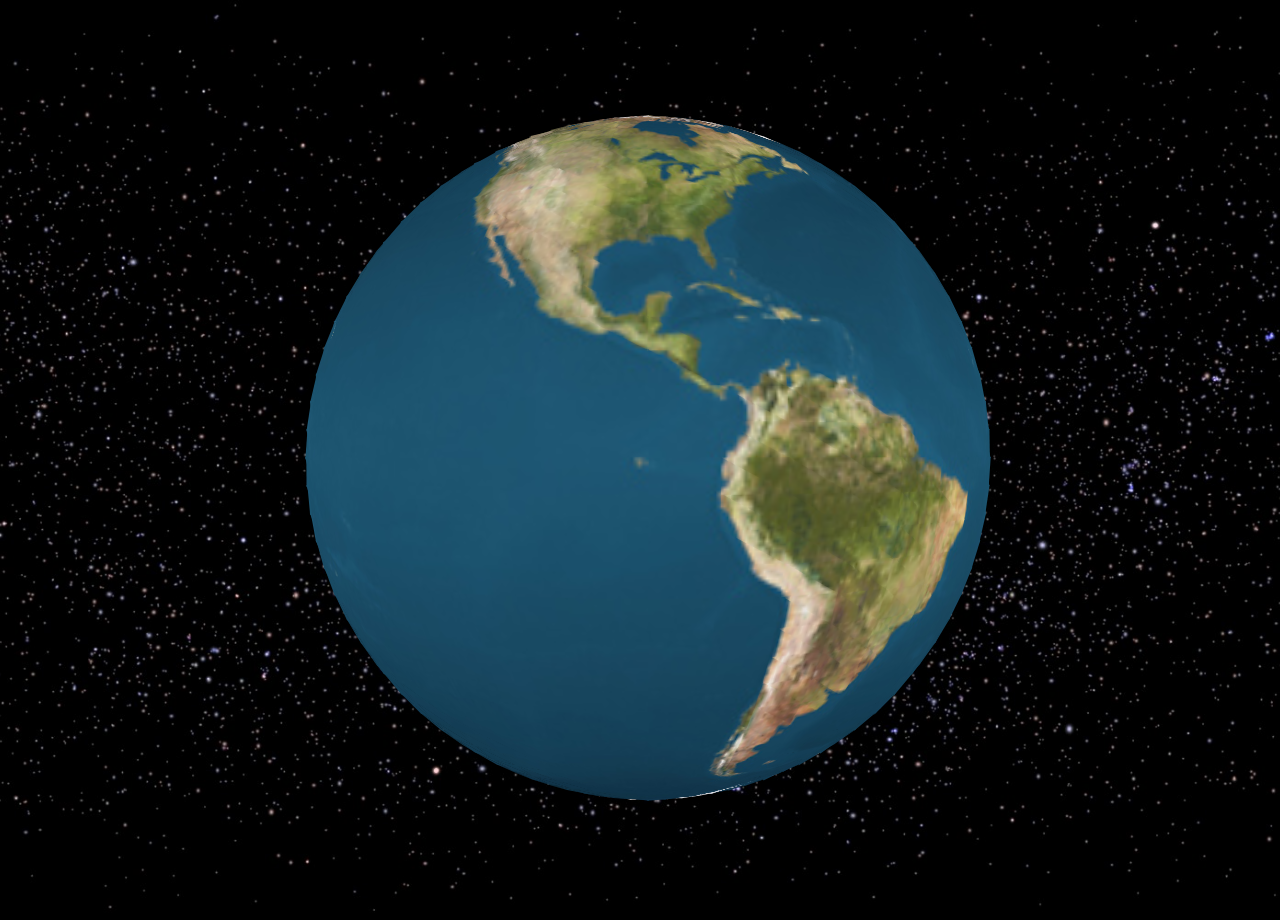
==== index.html @ 61674534 "libs added" ====
<!DOCTYPE html>
<html lang="en">

<head>
<meta http-equiv="Content-Type" content="text/html" charset="UTF-8" />
<meta name="description" content="3D globe created using three.js"/>
<meta name="author" content="Greg Goldsberry"/>
<meta name="references" content="Mr. Droob & Team, creators of three.js"/>
<meta name="viewport" content="width=device-width, height=device-height, initial-scale=1.0, maximum-scale=1.0, user-scalable=0" />

<!-- <meta name="viewpoint" content="width=device-width, height=device-height, initial-scale=1.0, maximum-scale=1.0, user-scalable=0"/> -->

<title>Globe Query</title>

<script src="jquery1.7.2.min.js" type="text/javascript"></script>
<script src="jquery1.8.3.min.js" type="text/javascript"></script>
<script src="jgestures.js" type="text/javascript"></script>
<script src="three.js" type="text/javascript"></script>
<script src="hammer.js" type="text/javascript"></script>
<script src="hammer.fakemultitouch.js" type="text/javascript"></script>

<style>
	body{ 
		background-image:url(starField.jpg);
		background-position: center;
		background-size: cover;
		-webkit-background-size: cover;
        -moz-background-size: cover;
        -o-background-size: cover;
		background-repeat: no-repeat;	
	}
		
</style>
</head>
<body>
	<div id="atlas"></div>
</body>
<script>

var atlas, camera, scene, renderer, light;
var globe;
var mouseX = 0, mouseY=0;

var windowHalfX = window.innerWidth/2;
var windowHalfY = window.innerHeight/2;

var mouse = new THREE.Vector2();
var projector = new THREE.Projector();

var targetRotationForX = 0, targetRotationForY =0;
var targetRotationOnMouseDownForX = 0, targetRotationOnMouseDownForY = 0, targetRotationOnMouseDown=0;
var mouseXOnMouseDown = 0, mouseYOnMouseDown = 0;
var radius = 150;
var deviceWidth;
var deviceHeight;

init();

	function init(){

		x = $(window).width();
		y = $(window).height();
		
		//console.log("Device height: "+y+", Device width: "+x);
		//console.log("scrollHeight: "+document.body.scrollHeight+" scrollWidth: "+document.body.scrollWidth);
	
		//hide scroll bars	
		document.documentElement.style.overflow = 'hidden';
		document.body.scroll = "no";
	
		atlas = document.getElementById('atlas');		
		scene = new THREE.Scene();
		
		camera = new THREE.PerspectiveCamera(45, window.innerWidth/ window.innerHeight, 1, 1000);
		
		setZ();
		scene.add(camera);
		
		globe = new THREE.Object3D();
		var loader = new THREE.TextureLoader();
		
		loader.load('smallEarth.jpg', function (texture)
		{
			var geometry = new THREE.SphereGeometry(radius, 40, 40);
			var material = new THREE.MeshLambertMaterial({
				map: texture,
				overdraw: true
				//wireframe: true
			});
		
			var mesh = new THREE.Mesh(geometry, material);
			globe.add(mesh);
			//globe.add(addOthers(globe));		
		});
		
		scene.add(globe);
		
		
		// LIGHT
		/*
		light = new THREE.PointLight(0xffffff);
		light.position.set(0,0,0);
		scene.add(light);
		*/
		
		//TODO: Detect browser - create webGL for browsers who can support it; use canvas as fallback
		renderer = new THREE.CanvasRenderer();
		renderer.setSize(window.innerWidth, window.innerHeight);
		atlas.appendChild(renderer.domElement);

		document.addEventListener('mousedown', onDocumentMouseDown, false);		
		document.addEventListener('touchstart', onDocumentTouchStart, false);
		document.addEventListener('mousewheel', onMouseWheel, false);
		document.addEventListener('DOMMouseScroll', onMouseWheel, false);
		window.addEventListener('resize', onWindowResize, false );
		
		var canvas = document.getElementsByTagName('canvas')[0];
		
		here = $("#atlas").width();
		
		console.log("THIS ONE: "+here);
		
		canvas.width = $("#atlas").width();
		//canvas.height = window.innerHeight;

		requestAnimationFrame(render);
	}	
	
	function onWindowResize(){

		windowHalfX = window.innerWidth / 2;
		windowHalfY = window.innerHeight / 2;

		camera.aspect = window.innerWidth / window.innerHeight;
		camera.updateProjectionMatrix();

		renderer.setSize( window.innerWidth, window.innerHeight );
		
		setZ();
		canvas.width = $("#atlas").width();
		canvas.height = $("#atlas").height();
	}
	
	function render(){
			
		requestAnimationFrame(render);
	/*	if (rotate == true){
			//globe.rotation.x += 0.01;
		}else{ */
			globe.rotation.x += (targetRotationForY - globe.rotation.x) *0.05;
			globe.rotation.y += (targetRotationForX - globe.rotation.y) *0.05;
	//	}
		renderer.render(scene, camera);
	}		
	
	/***** MOUSE EVENTS START******/	
	function onDocumentMouseDown(event){

		event.preventDefault();
		
		mouse.x = (event.clientX/window.innerWidth) * 2 - 1;
		mouse.y = -(event.clientY/window.innerHeight) * 2 + 1;

		var vector = new THREE.Vector3(mouse.x, mouse.y, camera.near);
		projector.unprojectVector(vector, camera);
		
		var raycaster = new THREE.Raycaster( camera.position, vector.sub(camera.position).normalize() );
		var intersects = raycaster.intersectObjects(scene.getDescendants());

		//DETECTS IF THE SPHERE IS TOUCHED
		if (intersects.length > 0) {
			//alert("sphere touched");		
		}else{
			
			//alert("space touched");
		}	

		document.addEventListener('mousemove', onDocumentMouseMove, false);
		document.addEventListener('mouseup', onDocumentMouseUp, false);
		document.addEventListener('mouseout', onDocumentMouseOut, false);

		mouseXOnMouseDown = event.clientX - windowHalfX;
		mouseYOnMouseDown = event.clientY - windowHalfY;

		targetRotationOnMouseDownForX = targetRotationForX;
		targetRotationOnMouseDownForY = targetRotationForY;
	}
	
	function onDocumentMouseMove(e){
		mouseX =  e.clientX - windowHalfX;
		mouseY =  e.clientY - windowHalfY;	
		
		targetRotationForX = targetRotationOnMouseDownForX + (mouseX - mouseXOnMouseDown) * 0.05;
		targetRotationForY = targetRotationOnMouseDownForY + (mouseY - mouseYOnMouseDown) * 0.05;	
	}	
	
	function onDocumentMouseUp(){removeEventListeners();}
	function onDocumentMouseOut(){removeEventListeners();}
	
	function onMouseWheel(event){
		event.preventDefault();
		
		var e = window.event || event;		
		var delta = Math.max(-1, Math.min(1, (event.wheelDelta || e.detail)));
		
		if (delta == 1){
			if(globe.position.z > -510){globe.position.z -= 10;}
		}else{
			if (globe.position.z < 120){globe.position.z += 10;}
		}
	}
	
	function removeEventListeners(){
		document.removeEventListener('mousemove', onDocumentMouseMove, false);
		document.removeEventListener('mouseup', onDocumentMouseUp, false);
		document.removeEventListener('mouseout', onDocumentMouseOut, false);		
	}
	/****** MOUSE EVENTS END **********/
	
	/****** TOUCH EVENETS START *******/
	function onDocumentTouchStart( event ) {
		document.addEventListener('touchmove', onDocumentTouchMove, false);
		document.addEventListener('touchleave', onDocumentTouchLeave, false);
		document.addEventListener('touchend', onDocumentTouchEnd, false);
		$("#atlas").bind("pinchopen", onPinchOpen);
		$("#atlas").bind("pinchclose", onPinchClose);
		
		if ( event.touches.length == 1 ){	
			event.preventDefault();
			mouseXOnMouseDown = event.touches[ 0 ].pageX - windowHalfX;
			mouseYOnMouseDown = event.touches[ 0 ].pageY - windowHalfY;
			targetRotationOnMouseDownForX = targetRotationForX;
			targetRotationOnMouseDownForY = targetRotationForY;
		}
	}
	
	function onDocumentTouchMove( event ) {	
		if ( event.touches.length == 1 ){	
			event.preventDefault();
			mouseX = event.touches[ 0 ].pageX - windowHalfX;
			mouseY = event.touches[ 0 ].pageY - windowHalfY;
			targetRotationForX = targetRotationOnMouseDownForX + ( mouseX - mouseXOnMouseDown ) * 0.05;
			targetRotationForY = targetRotationOnMouseDownForY + ( mouseY - mouseYOnMouseDown ) * 0.05;
		}	
	}
	
	function onDocumentTouchLeave(event){
		document.removeEventListener('touchmove', onDocumentTouchMove, false);
		document.removeEventListener('touchleave', onDocumentTouchLeave, false);
		document.removeEventListener('touchend', onDocumentTouchEnd, false);
	}	
	
	function onDocumentTouchEnd(event){
		document.removeEventListener('touchmove', onDocumentTouchMove, false);
		document.removeEventListener('touchleave', onDocumentTouchLeave, false);
		document.removeEventListener('touchend', onDocumentTouchEnd, false);
	}	
	
	function onPinchOpen(event){
		event.preventDefault();
		if(globe.position.z > -540){globe.position.z -= 1;}
	}	
	
	function onPinchClose(event){
		event.preventDefault();
		if (globe.position.z < 330){globe.position.z += 1;}
	}
	
	/**** TOUCH EVENTS END *****/

	//Others methods
	function setZ(){
		deviceWidth= $(window).width();
		deviceHeight = $(window).height();
		
		//console.log("device width:"+deviceWidth+" device height:"+deviceHeight);
		
			if (deviceWidth < 470)
				camera.position.z = 800;
			else
				camera.position.z = 500;
	}
	
	// CODE SCRAPS

	//NOTE: ambient light doesn't work with canvas
	//var ambientLight = new THREE.AmbientLight(0xffffff);
	//scene.add(ambientLight);
	
	//var directionalLight = new THREE.DirectionalLight(0xffffff);
	//directionalLight.position.set(1,1,1).normalize();
	//scene.add(directionalLight);
	/*
	var canvas = document.createElement('canvas');
	canvas.id = "canvas";
	canvas.width = 128;
	canvas.height = 128;
	
		function addOthers(globe){
	
		var rectLength = 120, rectWidth = 40;
		var rectShape = new THREE.Shape();
		rectShape.moveTo( 0,0 );
		rectShape.lineTo( 0, rectWidth );
		rectShape.lineTo( rectLength, rectWidth );
		rectShape.lineTo( rectLength, 0 );
		rectShape.lineTo( 0, 0 );
	
		var geometry = rectShape.createPointsGeometry();
		var material = new THREE.LineBasicMaterial({
			linewidth: 10, color: 0xFFFFFF
		});
		
		var addMesh = new THREE.Mesh(geometry, material);	
		addMesh.position.set(globe.position.x, globe.position.y, 0);
		addMesh.rotation.set(0, 0, 0);
		addMesh.scale.set( 1, 1, 1 );
		//rotation
		var line = new THREE.Line(geometry, material);
		//line.position.set(globe.position.x, globe.position.y, 0);
		line.position.set(6,30,70);
		line.rotation.set(-180, -1, -80);
		line.scale.set( 1, 1, 10 );
		return line;
	}
	*/
</script>
</html>
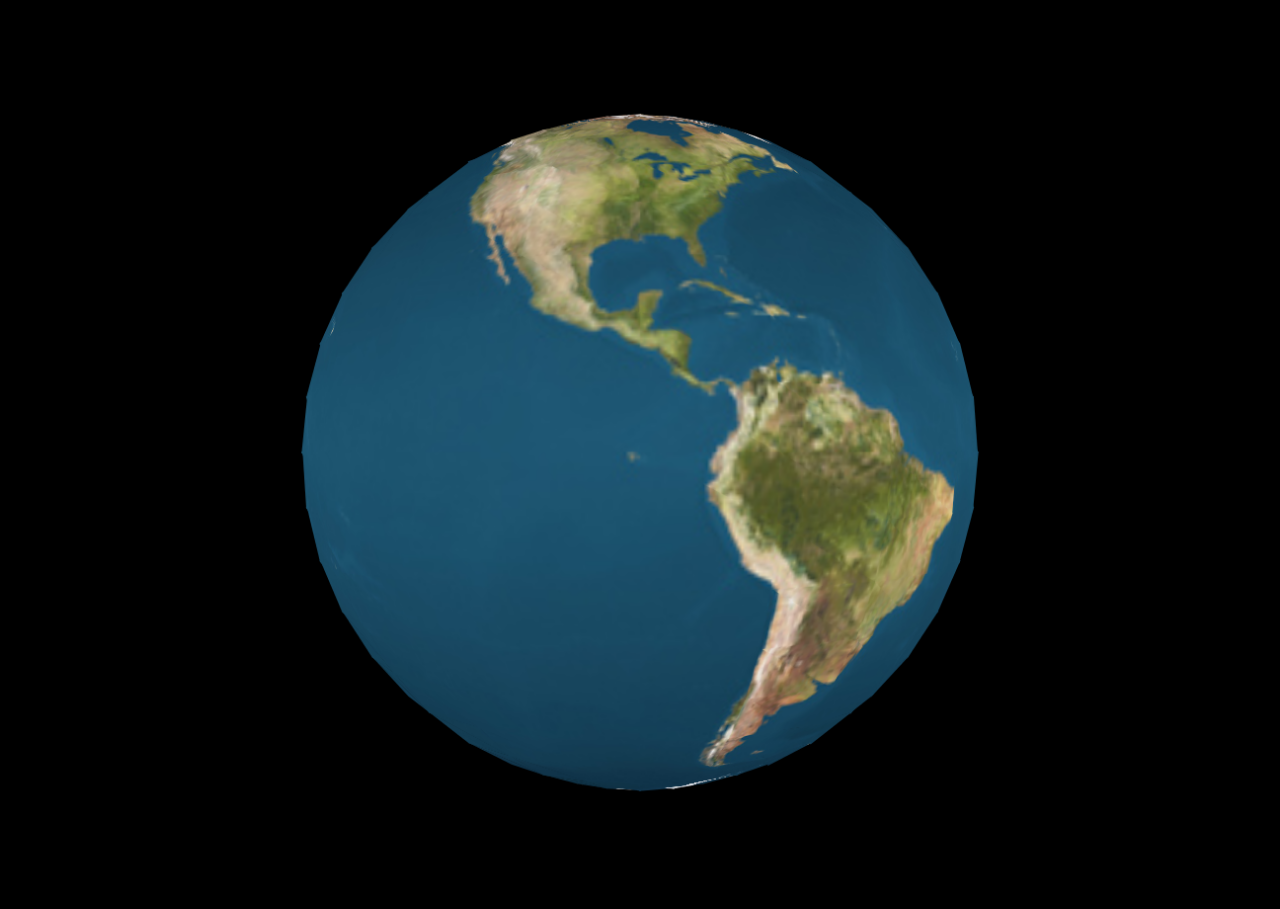
==== commit fe6471dd: "updated for mobile" ====
--- a/index.html
+++ b/index.html
@@ -6,7 +6,7 @@
 <meta name="description" content="3D globe created using three.js"/>
 <meta name="author" content="Greg Goldsberry"/>
 <meta name="references" content="Mr. Droob & Team, creators of three.js"/>
-<meta name="viewport" content="width=device-width, height=device-height, initial-scale=1.0, maximum-scale=1.0, user-scalable=0" />
+<meta name="viewport" content="width=device-width, user-scalable=0"/>
 
 <!-- <meta name="viewpoint" content="width=device-width, height=device-height, initial-scale=1.0, maximum-scale=1.0, user-scalable=0"/> -->
 
@@ -16,20 +16,26 @@
 <script src="jquery1.8.3.min.js" type="text/javascript"></script>
 <script src="jgestures.js" type="text/javascript"></script>
 <script src="three.js" type="text/javascript"></script>
-<script src="hammer.js" type="text/javascript"></script>
-<script src="hammer.fakemultitouch.js" type="text/javascript"></script>
+<!-- <script src="hammer.js" type="text/javascript"></script>
+<script src="hammer.fakemultitouch.js" type="text/javascript"></script>-->
 
 <style>
 	body{ 
-		background-image:url(starField.jpg);
+	/*	background-image:url(starField.jpg);
 		background-position: center;
 		background-size: cover;
 		-webkit-background-size: cover;
         -moz-background-size: cover;
         -o-background-size: cover;
-		background-repeat: no-repeat;	
-	}
-		
+		background-repeat: no-repeat;	*/
+		
+		background-color: black;
+		width: inherit;
+	}
+
+	#atlas canvas{
+		width: 100%;
+	}
 </style>
 </head>
 <body>
@@ -58,8 +64,8 @@
 
 	function init(){
 
-		x = $(window).width();
-		y = $(window).height();
+		//x = $(window).width();
+		//y = $(window).height();
 		
 		//console.log("Device height: "+y+", Device width: "+x);
 		//console.log("scrollHeight: "+document.body.scrollHeight+" scrollWidth: "+document.body.scrollWidth);
@@ -72,7 +78,7 @@
 		scene = new THREE.Scene();
 		
 		camera = new THREE.PerspectiveCamera(45, window.innerWidth/ window.innerHeight, 1, 1000);
-		
+
 		setZ();
 		scene.add(camera);
 		
@@ -81,7 +87,7 @@
 		
 		loader.load('smallEarth.jpg', function (texture)
 		{
-			var geometry = new THREE.SphereGeometry(radius, 40, 40);
+			var geometry = new THREE.SphereGeometry(radius, 20, 20);
 			var material = new THREE.MeshLambertMaterial({
 				map: texture,
 				overdraw: true
@@ -94,8 +100,7 @@
 		});
 		
 		scene.add(globe);
-		
-		
+
 		// LIGHT
 		/*
 		light = new THREE.PointLight(0xffffff);
@@ -114,15 +119,6 @@
 		document.addEventListener('DOMMouseScroll', onMouseWheel, false);
 		window.addEventListener('resize', onWindowResize, false );
 		
-		var canvas = document.getElementsByTagName('canvas')[0];
-		
-		here = $("#atlas").width();
-		
-		console.log("THIS ONE: "+here);
-		
-		canvas.width = $("#atlas").width();
-		//canvas.height = window.innerHeight;
-
 		requestAnimationFrame(render);
 	}	
 	
@@ -137,8 +133,6 @@
 		renderer.setSize( window.innerWidth, window.innerHeight );
 		
 		setZ();
-		canvas.width = $("#atlas").width();
-		canvas.height = $("#atlas").height();
 	}
 	
 	function render(){
@@ -206,7 +200,11 @@
 		if (delta == 1){
 			if(globe.position.z > -510){globe.position.z -= 10;}
 		}else{
-			if (globe.position.z < 120){globe.position.z += 10;}
+		//alert(globe.position.z);
+			if (globe.position.z < 120){
+				globe.position.z += 10;
+				console.log(globe.position.z);
+			}
 		}
 	}
 	
@@ -218,12 +216,28 @@
 	/****** MOUSE EVENTS END **********/
 	
 	/****** TOUCH EVENETS START *******/
-	function onDocumentTouchStart( event ) {
-		document.addEventListener('touchmove', onDocumentTouchMove, false);
+	function onDocumentTouchStart(event) {
+		
+		var i = globe.position.z;
 		document.addEventListener('touchleave', onDocumentTouchLeave, false);
 		document.addEventListener('touchend', onDocumentTouchEnd, false);
-		$("#atlas").bind("pinchopen", onPinchOpen);
-		$("#atlas").bind("pinchclose", onPinchClose);
+		$("#atlas").bind("pinchopen", function(event){
+			
+			event.preventDefault();
+			alert("triggered "+globe.position.z);
+			if (globe.position.z < 220){globe.position.z += 20;}
+			//alert("triggered "+globe.position.z);
+		
+		});
+		
+		$("#atlas").bind("pinchclose", function(event){
+			if(globe.position.z > -510){globe.position.z -= 20;}
+		
+		
+		});
+		
+		document.addEventListener('touchmove', onDocumentTouchMove, false);
+		
 		
 		if ( event.touches.length == 1 ){	
 			event.preventDefault();
@@ -255,17 +269,7 @@
 		document.removeEventListener('touchleave', onDocumentTouchLeave, false);
 		document.removeEventListener('touchend', onDocumentTouchEnd, false);
 	}	
-	
-	function onPinchOpen(event){
-		event.preventDefault();
-		if(globe.position.z > -540){globe.position.z -= 1;}
-	}	
-	
-	function onPinchClose(event){
-		event.preventDefault();
-		if (globe.position.z < 330){globe.position.z += 1;}
-	}
-	
+
 	/**** TOUCH EVENTS END *****/
 
 	//Others methods
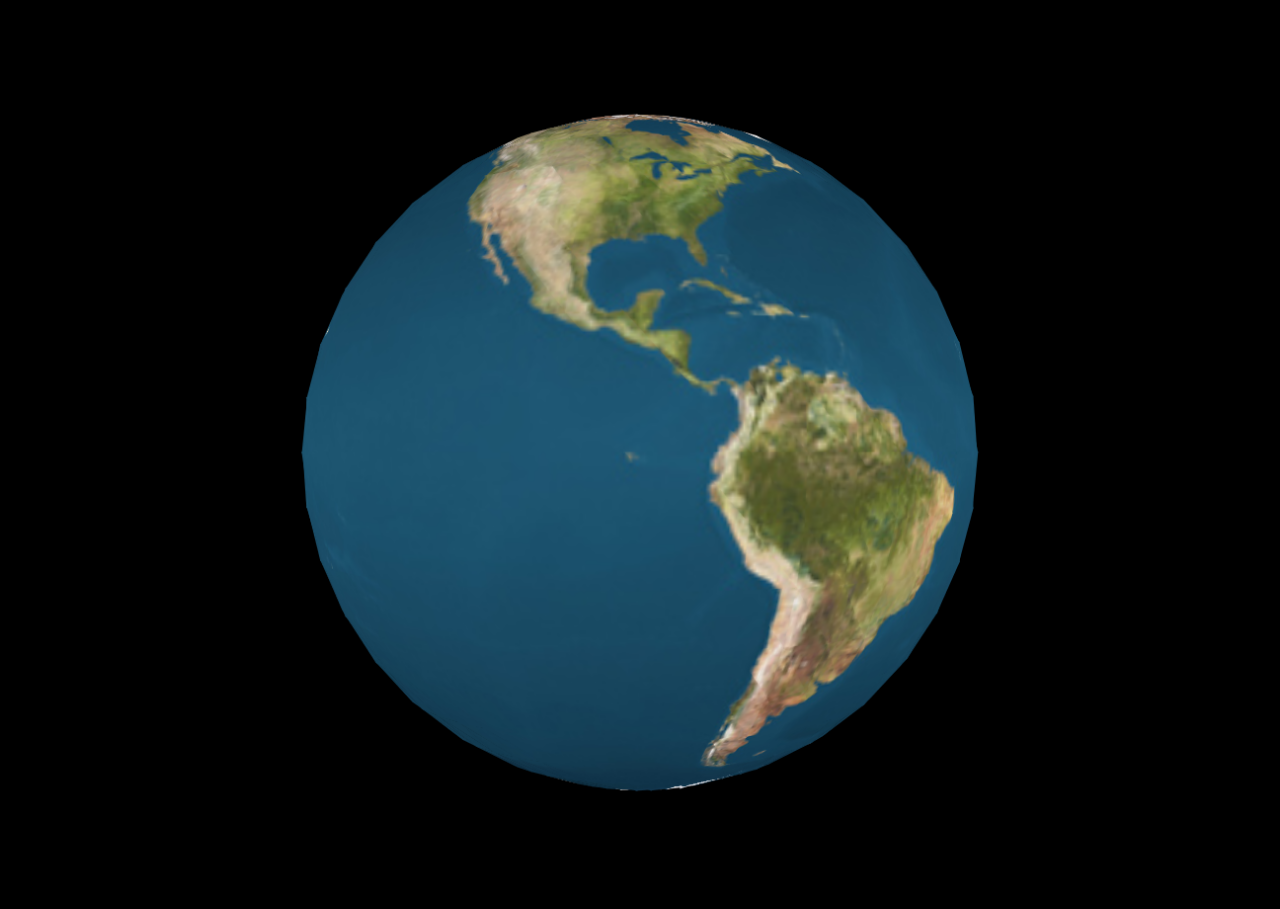
==== commit 14ce2500: "new version" ====
--- a/index.html
+++ b/index.html
@@ -14,10 +14,12 @@
 
 <script src="jquery1.7.2.min.js" type="text/javascript"></script>
 <script src="jquery1.8.3.min.js" type="text/javascript"></script>
+<script src="hammer.js" type="text/javascript"></script>
+<script src="hammer.fakemultitouch.js" type="text/javascript"></script>
+<script src="three.js" type="text/javascript"></script>
 <script src="jgestures.js" type="text/javascript"></script>
-<script src="three.js" type="text/javascript"></script>
-<!-- <script src="hammer.js" type="text/javascript"></script>
-<script src="hammer.fakemultitouch.js" type="text/javascript"></script>-->
+
+
 
 <style>
 	body{ 
@@ -87,7 +89,7 @@
 		
 		loader.load('smallEarth.jpg', function (texture)
 		{
-			var geometry = new THREE.SphereGeometry(radius, 20, 20);
+			var geometry = new THREE.SphereGeometry(radius, 45, 20);
 			var material = new THREE.MeshLambertMaterial({
 				map: texture,
 				overdraw: true
@@ -118,6 +120,21 @@
 		document.addEventListener('mousewheel', onMouseWheel, false);
 		document.addEventListener('DOMMouseScroll', onMouseWheel, false);
 		window.addEventListener('resize', onWindowResize, false );
+
+		var element = document.getElementById('atlas');
+		var hammertime = Hammer(element).on("pinchout", function(event){
+			//removeEventListener('touchstart', onDocumentTouchStart, false);
+			globe.position.z += 20;
+			//alert("PINCH OUT triggered "+globe.position.z);
+			//document.addEventListener('touchstart', onDocumentTouchStart, false);
+		});
+		
+		var hammertime2 = Hammer(element).on("pinchin", function(event){
+			//removeEventListener('touchstart', onDocumentTouchStart, false);
+			globe.position.z -= 20;
+			//if(globe.position.z > -510){globe.position.z -= 20;}
+			//document.addEventListener('touchstart', onDocumentTouchStart, false);
+		});
 		
 		requestAnimationFrame(render);
 	}	
@@ -135,8 +152,7 @@
 		setZ();
 	}
 	
-	function render(){
-			
+	function render(){	
 		requestAnimationFrame(render);
 	/*	if (rotate == true){
 			//globe.rotation.x += 0.01;
@@ -198,13 +214,15 @@
 		var delta = Math.max(-1, Math.min(1, (event.wheelDelta || e.detail)));
 		
 		if (delta == 1){
-			if(globe.position.z > -510){globe.position.z -= 10;}
+			//if(globe.position.z > -510){
+			globe.position.z -= 10;
+			//}
 		}else{
 		//alert(globe.position.z);
-			if (globe.position.z < 120){
+			//if (globe.position.z < 120){
 				globe.position.z += 10;
 				console.log(globe.position.z);
-			}
+			//}
 		}
 	}
 	
@@ -217,28 +235,12 @@
 	
 	/****** TOUCH EVENETS START *******/
 	function onDocumentTouchStart(event) {
-		
+		event.preventDefault();
 		var i = globe.position.z;
 		document.addEventListener('touchleave', onDocumentTouchLeave, false);
 		document.addEventListener('touchend', onDocumentTouchEnd, false);
-		$("#atlas").bind("pinchopen", function(event){
-			
-			event.preventDefault();
-			alert("triggered "+globe.position.z);
-			if (globe.position.z < 220){globe.position.z += 20;}
-			//alert("triggered "+globe.position.z);
-		
-		});
-		
-		$("#atlas").bind("pinchclose", function(event){
-			if(globe.position.z > -510){globe.position.z -= 20;}
-		
-		
-		});
-		
 		document.addEventListener('touchmove', onDocumentTouchMove, false);
-		
-		
+
 		if ( event.touches.length == 1 ){	
 			event.preventDefault();
 			mouseXOnMouseDown = event.touches[ 0 ].pageX - windowHalfX;
@@ -276,9 +278,7 @@
 	function setZ(){
 		deviceWidth= $(window).width();
 		deviceHeight = $(window).height();
-		
-		//console.log("device width:"+deviceWidth+" device height:"+deviceHeight);
-		
+	
 			if (deviceWidth < 470)
 				camera.position.z = 800;
 			else
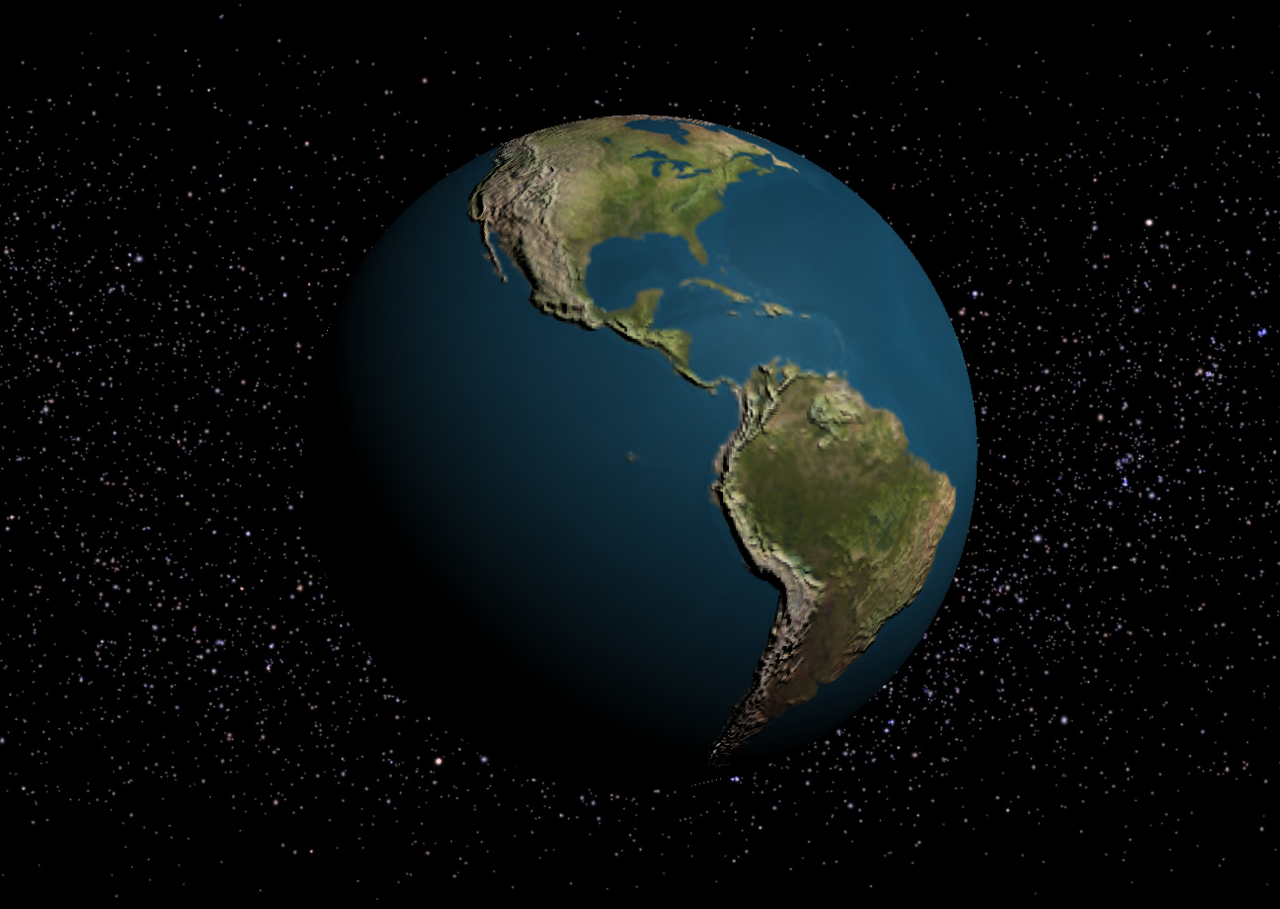
==== commit a1c4557f: "wasn't referencing the css sheet before" ====
--- a/index.html
+++ b/index.html
@@ -18,31 +18,13 @@
 <script src="hammer.fakemultitouch.js" type="text/javascript"></script>
 <script src="three.js" type="text/javascript"></script>
 <script src="jgestures.js" type="text/javascript"></script>
-
-
-
-<style>
-	body{ 
-	/*	background-image:url(starField.jpg);
-		background-position: center;
-		background-size: cover;
-		-webkit-background-size: cover;
-        -moz-background-size: cover;
-        -o-background-size: cover;
-		background-repeat: no-repeat;	*/
-		
-		background-color: black;
-		width: inherit;
-	}
-
-	#atlas canvas{
-		width: 100%;
-	}
-</style>
+<link rel="stylesheet" type="text/css" href="styles.css">
 </head>
+
 <body>
-	<div id="atlas"></div>
-</body>
+	<div id="atlas">
+		<label for="gpscoords"></label>
+	</div>
 <script>
 
 var atlas, camera, scene, renderer, light;
@@ -61,6 +43,7 @@
 var radius = 150;
 var deviceWidth;
 var deviceHeight;
+var rotate = true;
 
 init();
 
@@ -83,35 +66,25 @@
 
 		setZ();
 		scene.add(camera);
-		
-		globe = new THREE.Object3D();
-		var loader = new THREE.TextureLoader();
-		
-		loader.load('smallEarth.jpg', function (texture)
-		{
-			var geometry = new THREE.SphereGeometry(radius, 45, 20);
-			var material = new THREE.MeshLambertMaterial({
-				map: texture,
-				overdraw: true
-				//wireframe: true
-			});
-		
-			var mesh = new THREE.Mesh(geometry, material);
-			globe.add(mesh);
-			//globe.add(addOthers(globe));		
-		});
-		
+
+		var geometry = new THREE.SphereGeometry(150,100,100);
+		var material = new THREE.MeshPhongMaterial();
+		
+		material.map = THREE.ImageUtils.loadTexture("smallEarth.jpg");
+		
+		material.bumpMap = THREE.ImageUtils.loadTexture("earthBump.jpg");
+		material.bumpScale = 5;
+
+		globe = new THREE.Mesh(geometry, material);
 		scene.add(globe);
 
 		// LIGHT
-		/*
-		light = new THREE.PointLight(0xffffff);
-		light.position.set(0,0,0);
-		scene.add(light);
-		*/
-		
-		//TODO: Detect browser - create webGL for browsers who can support it; use canvas as fallback
-		renderer = new THREE.CanvasRenderer();
+		var directionalLight = new THREE.DirectionalLight( 0xffffff, 1.0 );
+		directionalLight.position.set( 1, 1, 1 );
+		scene.add( directionalLight );
+	
+		//TODO?: Detect browser - create webGL for browsers who can support it; use canvas as fallback
+		renderer = new THREE.WebGLRenderer();
 		renderer.setSize(window.innerWidth, window.innerHeight);
 		atlas.appendChild(renderer.domElement);
 
@@ -137,7 +110,8 @@
 		});
 		
 		requestAnimationFrame(render);
-	}	
+	}
+
 	
 	function onWindowResize(){
 
@@ -154,20 +128,21 @@
 	
 	function render(){	
 		requestAnimationFrame(render);
-	/*	if (rotate == true){
-			//globe.rotation.x += 0.01;
-		}else{ */
+		if (rotate){
+			//globe.rotation.y += 0.01;
+		}else{ 
 			globe.rotation.x += (targetRotationForY - globe.rotation.x) *0.05;
 			globe.rotation.y += (targetRotationForX - globe.rotation.y) *0.05;
-	//	}
+		}
 		renderer.render(scene, camera);
 	}		
 	
 	/***** MOUSE EVENTS START******/	
 	function onDocumentMouseDown(event){
-
+		
+		rotate = false;
 		event.preventDefault();
-		
+		var coord = new THREE.Vector3(0,0,0);
 		mouse.x = (event.clientX/window.innerWidth) * 2 - 1;
 		mouse.y = -(event.clientY/window.innerHeight) * 2 + 1;
 
@@ -175,13 +150,13 @@
 		projector.unprojectVector(vector, camera);
 		
 		var raycaster = new THREE.Raycaster( camera.position, vector.sub(camera.position).normalize() );
-		var intersects = raycaster.intersectObjects(scene.getDescendants());
-
+		//var intersects = raycaster.intersectObjects(scene.getDescendants());
+		var intersects = raycaster.intersectObject(globe);
+		
 		//DETECTS IF THE SPHERE IS TOUCHED
 		if (intersects.length > 0) {
-			//alert("sphere touched");		
-		}else{
-			
+			//alert("sphere touched");	
+		}else{	
 			//alert("space touched");
 		}	
 
@@ -191,12 +166,19 @@
 
 		mouseXOnMouseDown = event.clientX - windowHalfX;
 		mouseYOnMouseDown = event.clientY - windowHalfY;
-
+		//coordinate retrieval
+		/*	var lat = getLatitude(event.clientX, event.clientY);
+		var lon = getLongitude(event.clientX, event.clientY);
+		*/
+		//var lblCoords = document.getElementById("gpscoords").innerHtml =("LAT = " + lat + " & LON = " + lon);
+		
 		targetRotationOnMouseDownForX = targetRotationForX;
 		targetRotationOnMouseDownForY = targetRotationForY;
+	/*	alert("LAT = " + lat + " & LON = " + lon);*/
 	}
 	
 	function onDocumentMouseMove(e){
+		rotate = false;
 		mouseX =  e.clientX - windowHalfX;
 		mouseY =  e.clientY - windowHalfY;	
 		
@@ -204,7 +186,20 @@
 		targetRotationForY = targetRotationOnMouseDownForY + (mouseY - mouseYOnMouseDown) * 0.05;	
 	}	
 	
-	function onDocumentMouseUp(){removeEventListeners();}
+	function onDocumentMouseUp(){
+		mouseXOnMouseDown = event.clientX - windowHalfX;
+			mouseYOnMouseDown = event.clientY - windowHalfY;
+			//coordinate retrieval
+			var lat = getLatitude(event.clientX, event.clientY);
+			var lon = getLongitude(event.clientX, event.clientY);
+		
+		alert("LAT = " + lat + " & LON = " + lon);
+		removeEventListeners();
+		rotate= true;
+	}
+	
+	
+	
 	function onDocumentMouseOut(){removeEventListeners();}
 	
 	function onMouseWheel(event){
@@ -233,6 +228,44 @@
 	}
 	/****** MOUSE EVENTS END **********/
 	
+	/******* COORDINATE FUNCTIONS BEGIN ******/
+	//LATITUDE
+	function getLatitude(x,y){
+		var coord = getXYZ(x,y);							
+		//var latitude = radianToDegrees(Math.atan2(coord.y, Math.sqrt(Math.pow(coord.x,2) + Math.pow(coord.z, 2))));
+		var latitude = radianToDegrees(90 - (Math.acos(coord.y / radius)));
+		return latitude;
+	}
+	
+	//LONGITUDE		
+	function getLongitude(x,y){
+		var coord = getXYZ(x,y);	
+		var longitude = 270 + radianToDegrees(Math.atan2(coord.x, coord.z)) + globe.rotation.y;
+		return longitude;
+	}
+	
+	//HELPER METHOD FOR LATITUDE AND LONGITUDE
+	function getXYZ (x,y){
+		var coord = new THREE.Vector3(0,0,0);
+		
+		coord.x = x - windowHalfX;
+		coord.y = y - windowHalfY;
+		
+		coord.x *= (radius/window.innerWidth);
+		coord.y *= (radius/window.innerHeight);
+		coord.z = -(Math.sqrt(1 - (Math.pow(coord.x, 2) - Math.pow(coord.y,2))));	
+		
+		return coord;	
+	}
+	
+	//CONVERTS RADIANS TO DEGREES
+	function radianToDegrees(radian){	
+		return (radian * 180.0/Math.PI);		
+	}
+	
+	/******** COORDINATE FUNCTIONS END ********/
+	
+	
 	/****** TOUCH EVENETS START *******/
 	function onDocumentTouchStart(event) {
 		event.preventDefault();
@@ -274,7 +307,7 @@
 
 	/**** TOUCH EVENTS END *****/
 
-	//Others methods
+	//Other methods
 	function setZ(){
 		deviceWidth= $(window).width();
 		deviceHeight = $(window).height();
@@ -329,4 +362,6 @@
 	}
 	*/
 </script>
+</body>
+
 </html>--- a/styles.css
+++ b/styles.css
@@ -0,0 +1,22 @@
+body{ 
+		background-image:url(starField.jpg);
+		background-position: center;
+		background-size: cover;
+		-webkit-background-size: cover;
+        -moz-background-size: cover;
+        -o-background-size: cover;
+		background-repeat: no-repeat;	
+		
+		background-color: black;
+		width: inherit;
+	}
+
+	#atlas canvas{
+		width: 100%;
+	}
+	
+	label{
+		top:0px;
+		left:0px;
+		background-color:white;
+	}
